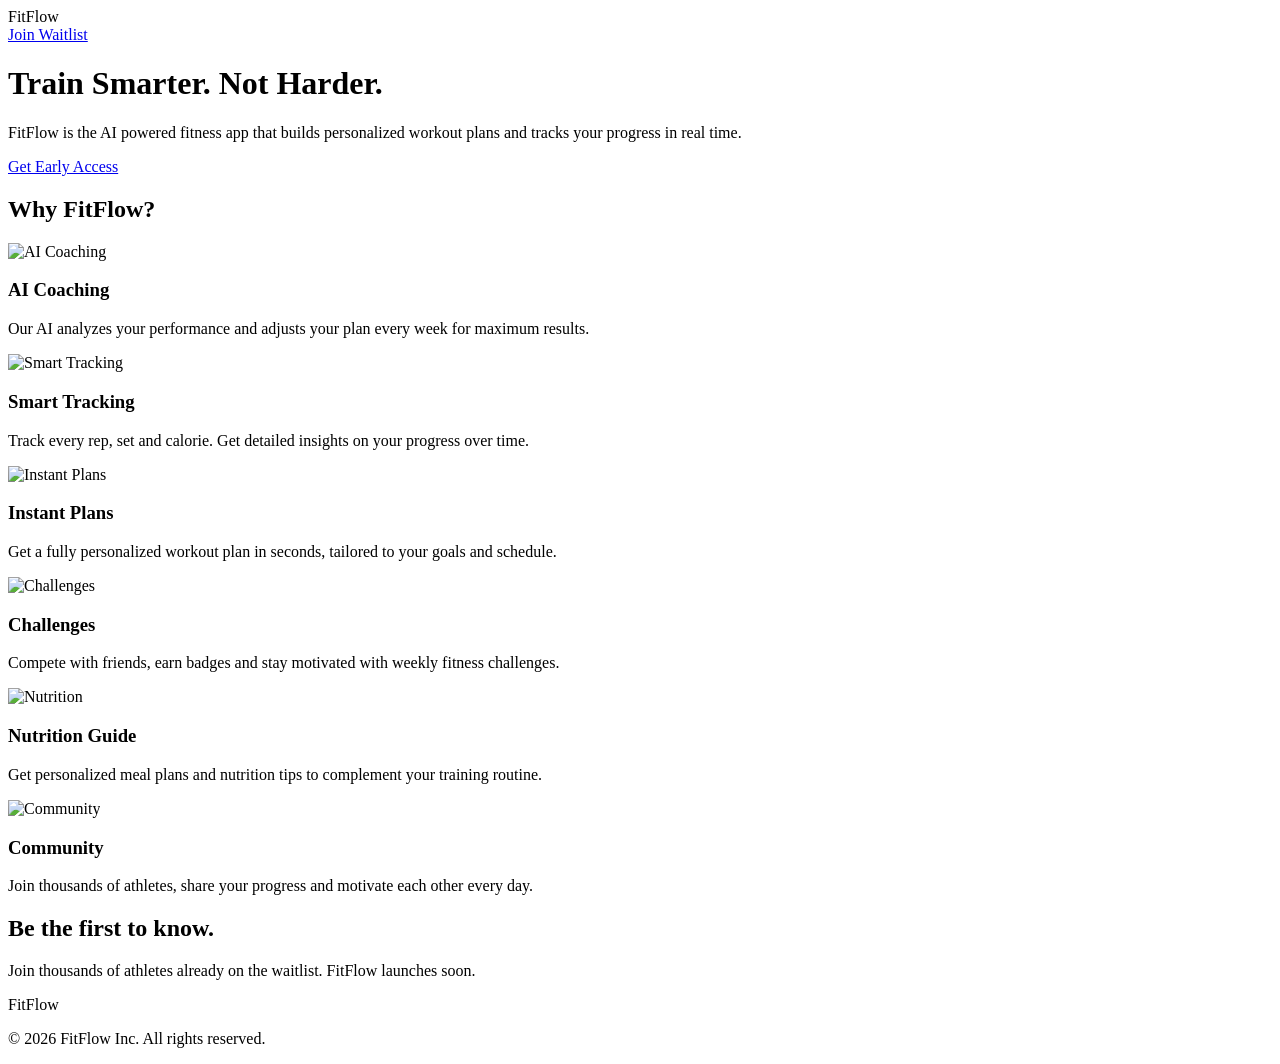
==== index.html @ d82dbc30 "Rename startup-index.html to index.html" ====
<!DOCTYPE html>
<html lang="en">
  <head>
    <meta charset="UTF-8" />
    <meta name="viewport" content="width=device-width, initial-scale=1.0" />
    <title>FitFlow — Train Smarter</title>
    <link rel="stylesheet" href="style.css" />
    <link href="https://fonts.googleapis.com/css2?family=Montserrat:wght@400;600;700&family=Open+Sans:wght@300;400&display=swap" rel="stylesheet" />
  </head>
  <body>

    <!-- NAVBAR -->
    <nav class="navbar">
      <div class="nav-logo">FitFlow</div>
      <a href="#waitlist" class="btn-primary">Join Waitlist</a>
    </nav>

    <!-- HERO -->
    <div class="hero text-center">
      <h1>Train Smarter. Not Harder.</h1>
      <p class="hero-desc">FitFlow is the AI powered fitness app that builds personalized workout plans and tracks your progress in real time.</p>
      <a href="#waitlist" class="btn-primary">Get Early Access</a>
    </div>

    <!-- FEATURES GRID -->
    <div class="container">
      <h2 class="text-center section-title">Why FitFlow?</h2>
      <div class="cards">

        <div class="card">
          <img src="images/ai.png" alt="AI Coaching">
          <h3>AI Coaching</h3>
          <p>Our AI analyzes your performance and adjusts your plan every week for maximum results.</p>
        </div>

        <div class="card">
          <img src="images/tracking.png" alt="Smart Tracking">
          <h3>Smart Tracking</h3>
          <p>Track every rep, set and calorie. Get detailed insights on your progress over time.</p>
        </div>

        <div class="card">
          <img src="images/plans.png" alt="Instant Plans">
          <h3>Instant Plans</h3>
          <p>Get a fully personalized workout plan in seconds, tailored to your goals and schedule.</p>
        </div>

        <div class="card">
          <img src="images/challenges.png" alt="Challenges">
          <h3>Challenges</h3>
          <p>Compete with friends, earn badges and stay motivated with weekly fitness challenges.</p>
        </div>

        <div class="card">
          <img src="images/nutrition.png" alt="Nutrition">
          <h3>Nutrition Guide</h3>
          <p>Get personalized meal plans and nutrition tips to complement your training routine.</p>
        </div>

        <div class="card">
          <img src="images/community.png" alt="Community">
          <h3>Community</h3>
          <p>Join thousands of athletes, share your progress and motivate each other every day.</p>
        </div>

      </div>
    </div>

    <!-- TYPEFORM WAITLIST -->
    <div class="waitlist text-center" id="waitlist">
      <h2>Be the first to know.</h2>
      <p>Join thousands of athletes already on the waitlist. FitFlow launches soon.</p>
      <div class="typeform-wrapper">
        <div data-tf-live="GpX5cXxJ"></div>
        <script src="//embed.typeform.com/next/embed.js"></script>
      </div>
    </div>

    <!-- FOOTER -->
    <div class="footer text-center">
      <p class="footer-logo">FitFlow</p>
      <p class="text-muted">© 2026 FitFlow Inc. All rights reserved.</p>
    </div>

  </body>
</html>
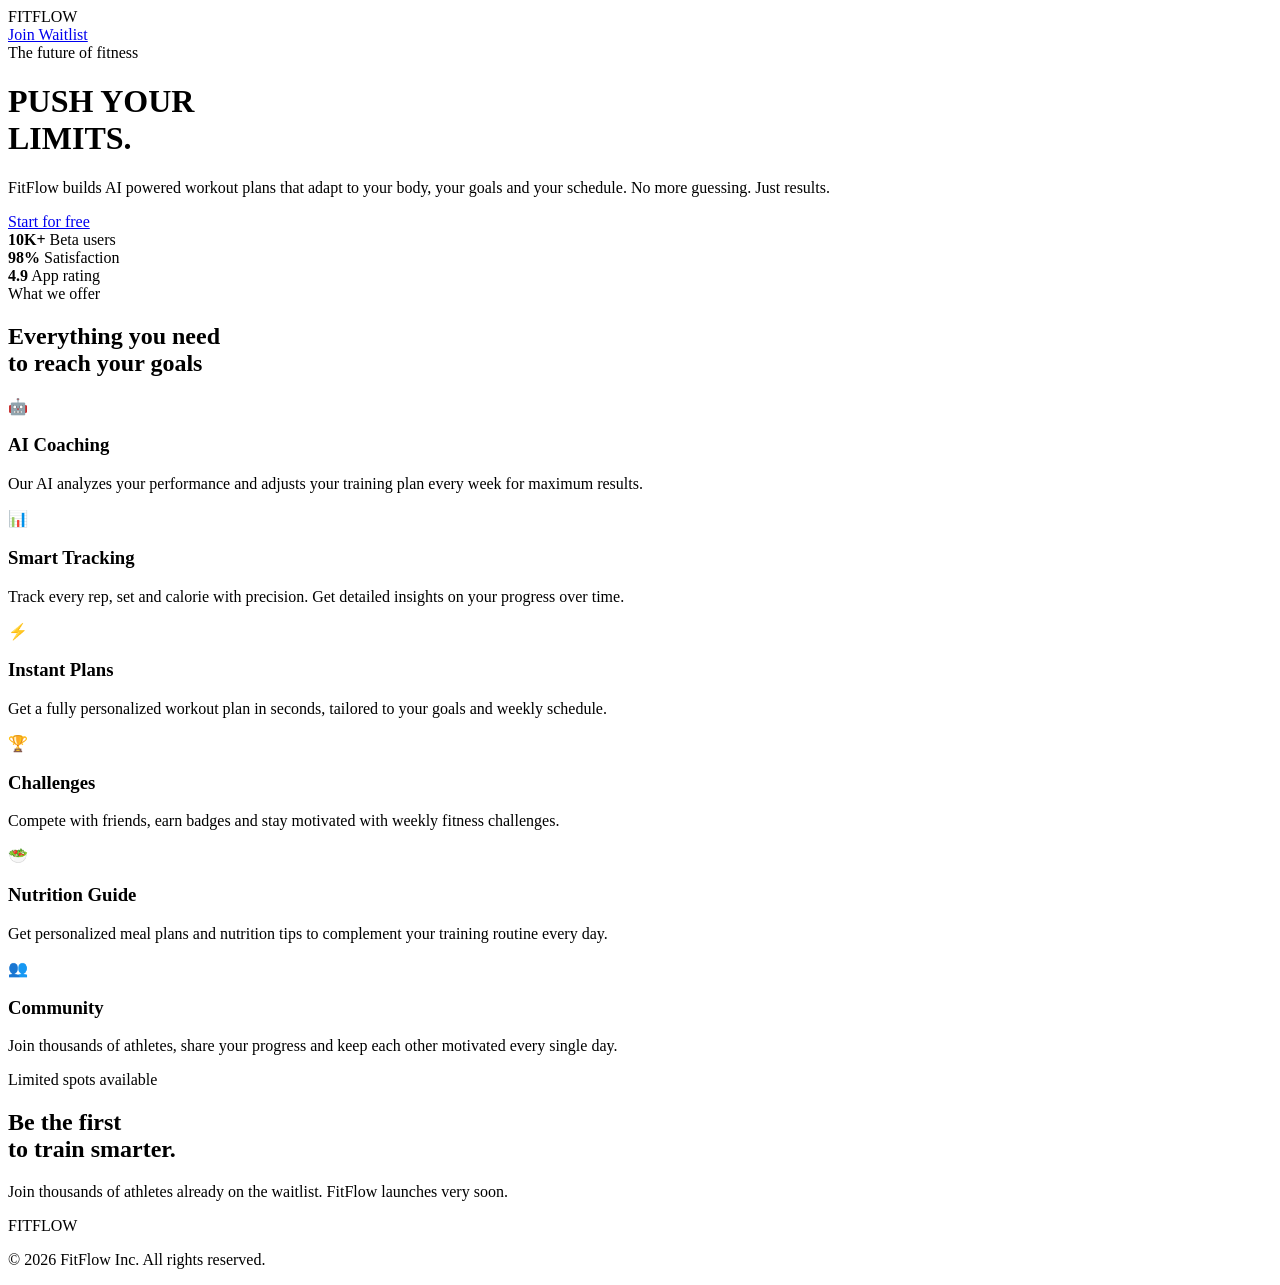
==== commit 0accf154: "Rename startup-v3-index.html to index.html" ====
--- a/index.html
+++ b/index.html
@@ -5,80 +5,102 @@
     <meta name="viewport" content="width=device-width, initial-scale=1.0" />
     <title>FitFlow — Train Smarter</title>
     <link rel="stylesheet" href="style.css" />
-    <link href="https://fonts.googleapis.com/css2?family=Montserrat:wght@400;600;700&family=Open+Sans:wght@300;400&display=swap" rel="stylesheet" />
+    <link href="https://fonts.googleapis.com/css2?family=Barlow+Condensed:wght@400;600;700;900&family=DM+Sans:wght@300;400;500&display=swap" rel="stylesheet" />
   </head>
   <body>
 
     <!-- NAVBAR -->
     <nav class="navbar">
-      <div class="nav-logo">FitFlow</div>
+      <div class="nav-logo">FIT<span>FLOW</span></div>
       <a href="#waitlist" class="btn-primary">Join Waitlist</a>
     </nav>
 
     <!-- HERO -->
-    <div class="hero text-center">
-      <h1>Train Smarter. Not Harder.</h1>
-      <p class="hero-desc">FitFlow is the AI powered fitness app that builds personalized workout plans and tracks your progress in real time.</p>
-      <a href="#waitlist" class="btn-primary">Get Early Access</a>
+    <div class="hero">
+      <div class="hero-tag">The future of fitness</div>
+      <h1>PUSH YOUR<br><span>LIMITS.</span></h1>
+      <p class="hero-desc">FitFlow builds AI powered workout plans that adapt to your body, your goals and your schedule. No more guessing. Just results.</p>
+      <a href="#waitlist" class="btn-primary">Start for free</a>
+      <div class="hero-stats">
+        <div class="stat-item">
+          <strong>10K+</strong>
+          <span>Beta users</span>
+        </div>
+        <div class="stat-item">
+          <strong>98%</strong>
+          <span>Satisfaction</span>
+        </div>
+        <div class="stat-item">
+          <strong>4.9</strong>
+          <span>App rating</span>
+        </div>
+      </div>
     </div>
 
     <!-- FEATURES GRID -->
     <div class="container">
-      <h2 class="text-center section-title">Why FitFlow?</h2>
+      <div class="section-header">
+        <div class="section-tag">What we offer</div>
+        <h2>Everything you need<br>to reach your goals</h2>
+      </div>
+
       <div class="cards">
 
         <div class="card">
-          <img src="images/ai.png" alt="AI Coaching">
+          <div class="card-icon">🤖</div>
           <h3>AI Coaching</h3>
-          <p>Our AI analyzes your performance and adjusts your plan every week for maximum results.</p>
+          <p>Our AI analyzes your performance and adjusts your training plan every week for maximum results.</p>
         </div>
 
         <div class="card">
-          <img src="images/tracking.png" alt="Smart Tracking">
+          <div class="card-icon">📊</div>
           <h3>Smart Tracking</h3>
-          <p>Track every rep, set and calorie. Get detailed insights on your progress over time.</p>
+          <p>Track every rep, set and calorie with precision. Get detailed insights on your progress over time.</p>
         </div>
 
         <div class="card">
-          <img src="images/plans.png" alt="Instant Plans">
+          <div class="card-icon">⚡</div>
           <h3>Instant Plans</h3>
-          <p>Get a fully personalized workout plan in seconds, tailored to your goals and schedule.</p>
+          <p>Get a fully personalized workout plan in seconds, tailored to your goals and weekly schedule.</p>
         </div>
 
         <div class="card">
-          <img src="images/challenges.png" alt="Challenges">
+          <div class="card-icon">🏆</div>
           <h3>Challenges</h3>
           <p>Compete with friends, earn badges and stay motivated with weekly fitness challenges.</p>
         </div>
 
         <div class="card">
-          <img src="images/nutrition.png" alt="Nutrition">
+          <div class="card-icon">🥗</div>
           <h3>Nutrition Guide</h3>
-          <p>Get personalized meal plans and nutrition tips to complement your training routine.</p>
+          <p>Get personalized meal plans and nutrition tips to complement your training routine every day.</p>
         </div>
 
         <div class="card">
-          <img src="images/community.png" alt="Community">
+          <div class="card-icon">👥</div>
           <h3>Community</h3>
-          <p>Join thousands of athletes, share your progress and motivate each other every day.</p>
+          <p>Join thousands of athletes, share your progress and keep each other motivated every single day.</p>
         </div>
 
       </div>
     </div>
 
     <!-- TYPEFORM WAITLIST -->
-    <div class="waitlist text-center" id="waitlist">
-      <h2>Be the first to know.</h2>
-      <p>Join thousands of athletes already on the waitlist. FitFlow launches soon.</p>
-      <div class="typeform-wrapper">
-        <div data-tf-live="GpX5cXxJ"></div>
-        <script src="//embed.typeform.com/next/embed.js"></script>
+    <div class="waitlist" id="waitlist">
+      <div class="waitlist-inner">
+        <div class="section-tag">Limited spots available</div>
+        <h2>Be the first<br>to train smarter.</h2>
+        <p>Join thousands of athletes already on the waitlist. FitFlow launches very soon.</p>
+        <div class="typeform-wrapper">
+          <div data-tf-live="GpX5cXxJ"></div>
+          <script src="//embed.typeform.com/next/embed.js"></script>
+        </div>
       </div>
     </div>
 
     <!-- FOOTER -->
-    <div class="footer text-center">
-      <p class="footer-logo">FitFlow</p>
+    <div class="footer">
+      <div class="footer-logo">FIT<span>FLOW</span></div>
       <p class="text-muted">© 2026 FitFlow Inc. All rights reserved.</p>
     </div>
 
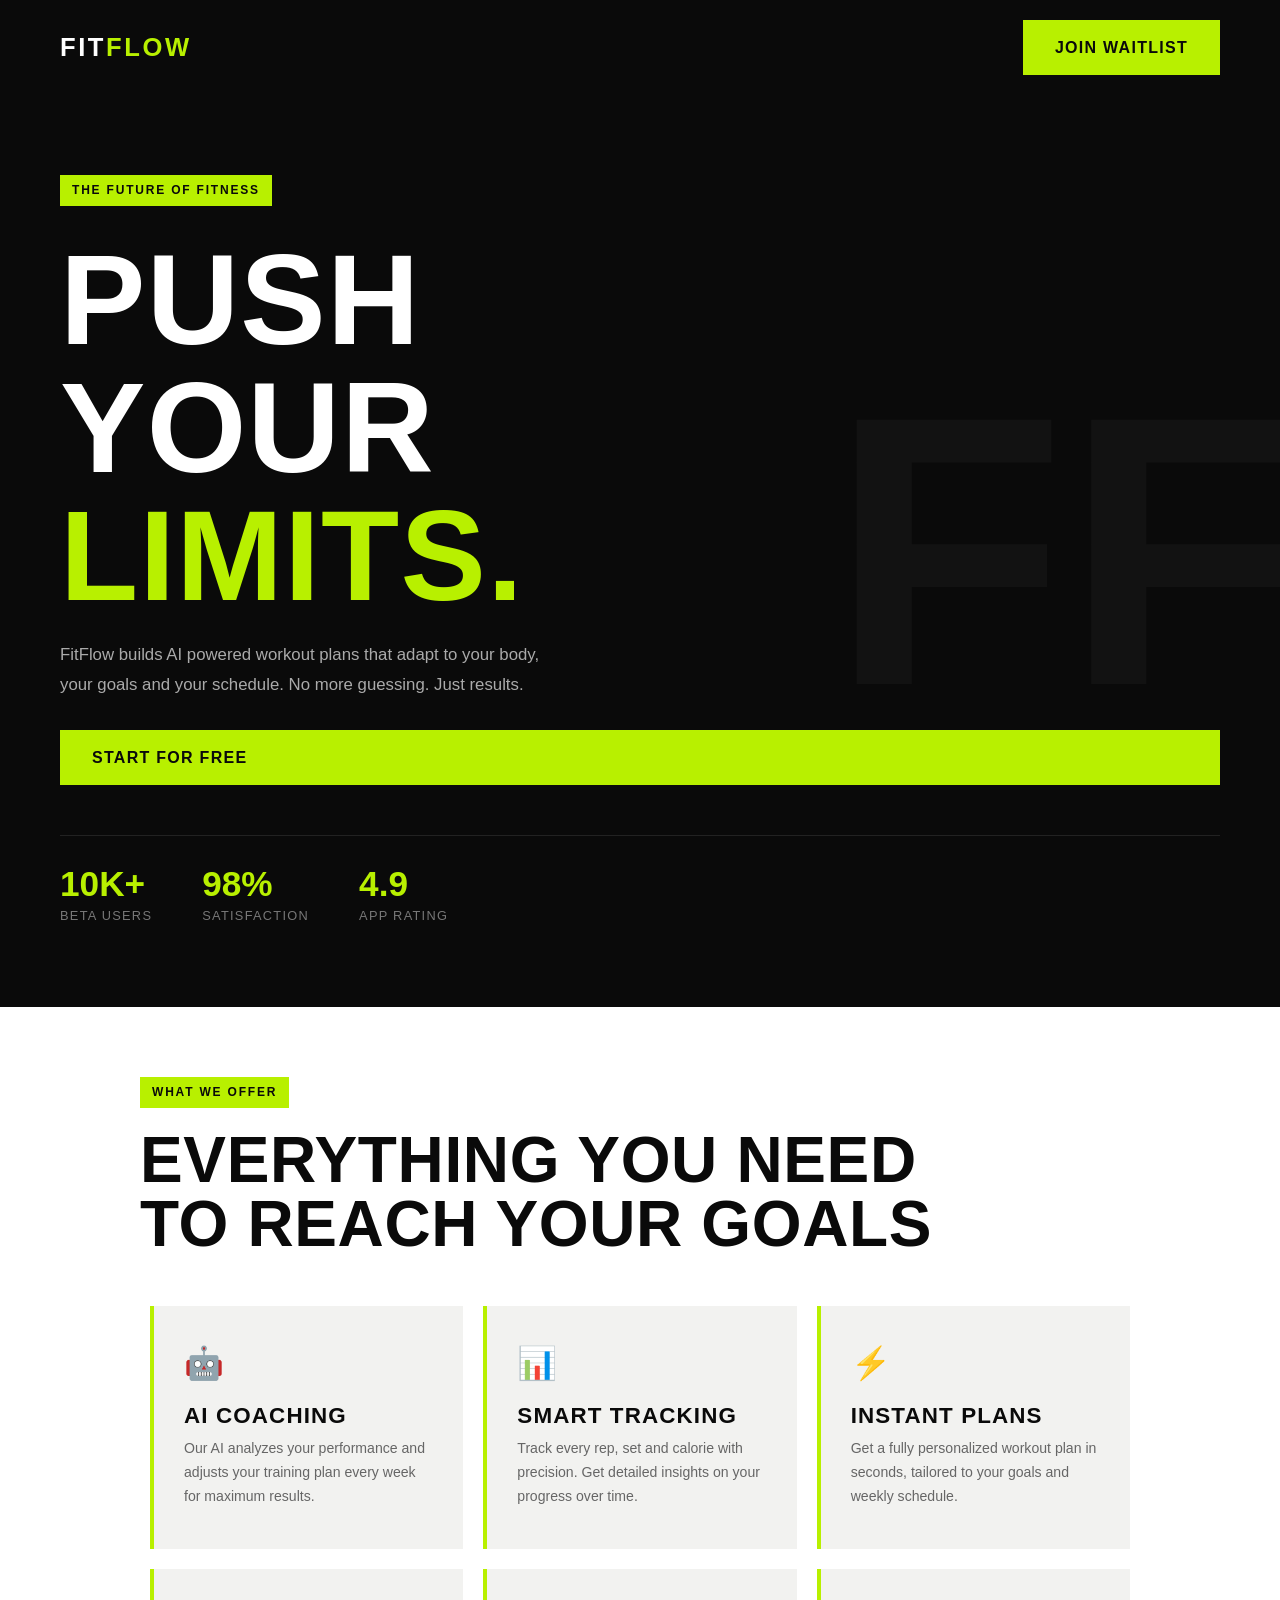
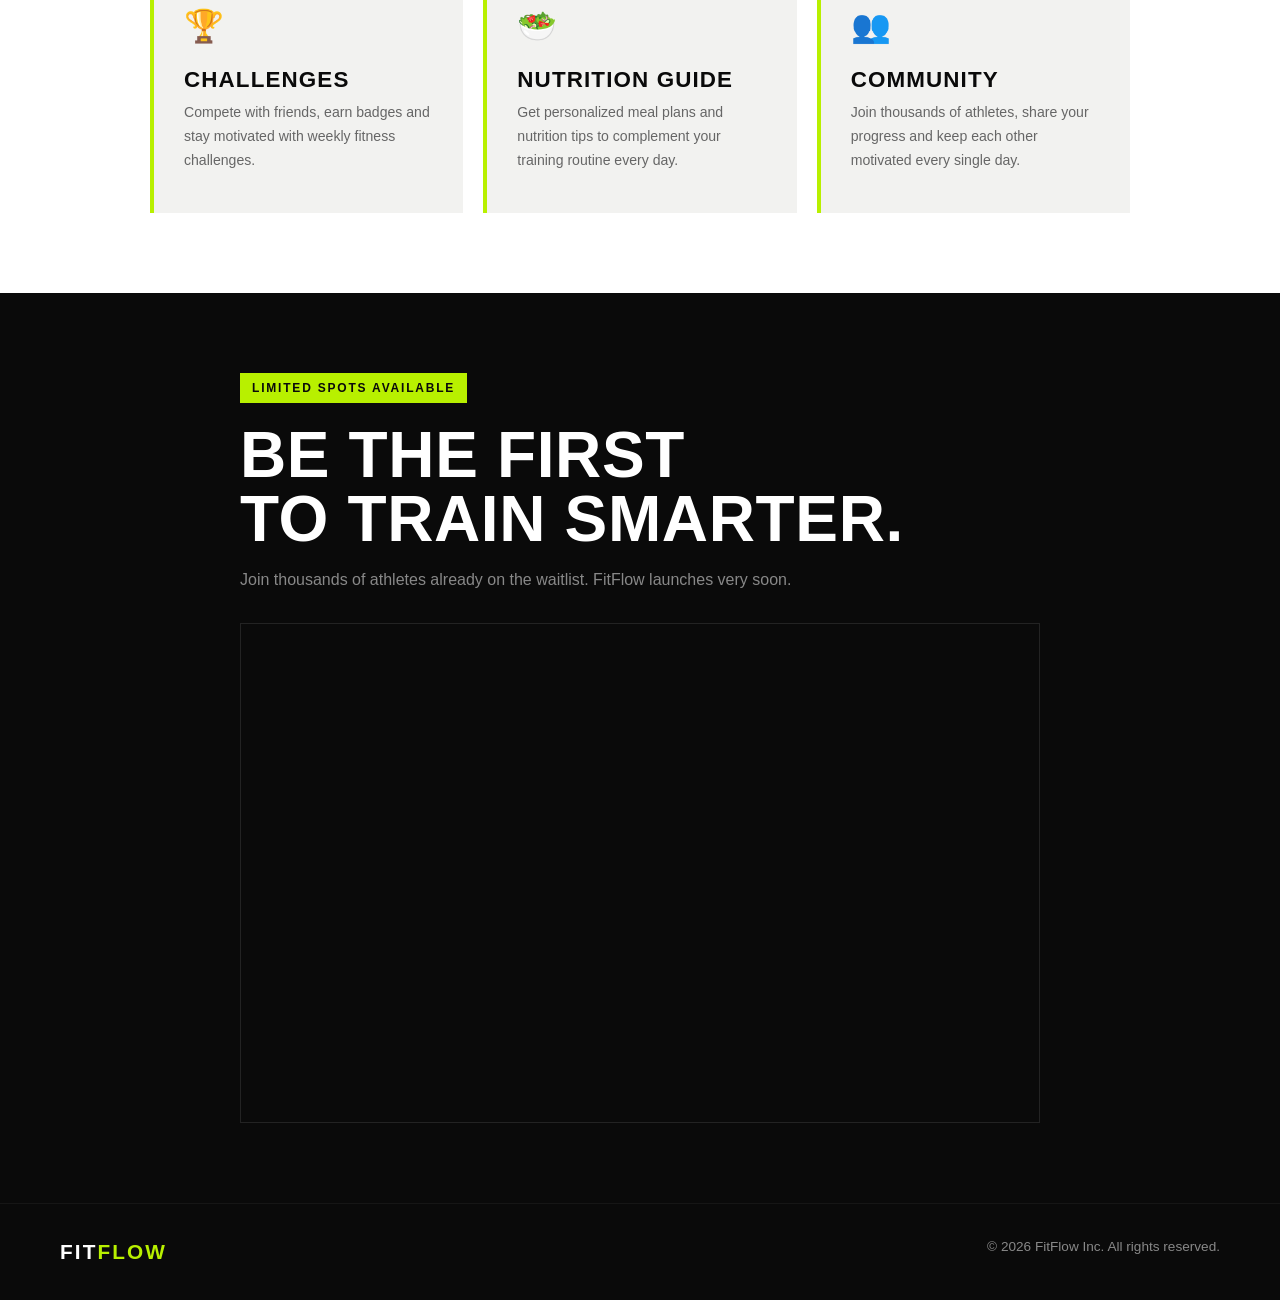
==== commit 099067b8: "Update index.html" ====
--- a/index.html
+++ b/index.html
@@ -3,7 +3,7 @@
   <head>
     <meta charset="UTF-8" />
     <meta name="viewport" content="width=device-width, initial-scale=1.0" />
-    <title>FitFlow — Train Smarter</title>
+    <title>FitFlow </title>
     <link rel="stylesheet" href="style.css" />
     <link href="https://fonts.googleapis.com/css2?family=Barlow+Condensed:wght@400;600;700;900&family=DM+Sans:wght@300;400;500&display=swap" rel="stylesheet" />
   </head>
--- a/style.css
+++ b/style.css
@@ -0,0 +1,390 @@
+/* ===========================
+   VARIABLES
+=========================== */
+:root {
+  --black: #0a0a0a;
+  --white: #ffffff;
+  --green: #b8f000;
+  --green-dark: #96c800;
+  --grey: #f2f2f0;
+  --muted: #888;
+  --border: #e8e8e8;
+  --font-display: 'Barlow Condensed', sans-serif;
+  --font-body: 'DM Sans', sans-serif;
+}
+
+/* ===========================
+   GLOBAL
+=========================== */
+* {
+  margin: 0;
+  padding: 0;
+  box-sizing: border-box;
+}
+
+body {
+  background-color: var(--white);
+  font-family: var(--font-body);
+  font-weight: 300;
+  color: var(--black);
+  line-height: 1.7;
+}
+
+h1, h2, h3 {
+  font-family: var(--font-display);
+  font-weight: 900;
+  line-height: 1;
+  letter-spacing: 0.01em;
+  text-transform: uppercase;
+}
+
+h1 {
+  font-size: clamp(4rem, 10vw, 9rem);
+  margin-bottom: 20px;
+}
+
+h2 {
+  font-size: clamp(2.5rem, 5vw, 4rem);
+  margin-bottom: 20px;
+}
+
+h3 {
+  font-size: 1.4rem;
+  margin-bottom: 10px;
+  text-transform: uppercase;
+  letter-spacing: 0.05em;
+}
+
+p {
+  margin-bottom: 10px;
+  font-size: 0.95rem;
+  line-height: 1.7;
+}
+
+/* ===========================
+   REUSABLE CLASSES
+=========================== */
+.text-center {
+  text-align: center;
+}
+
+.text-muted {
+  color: var(--muted);
+  font-size: 0.85rem;
+}
+
+/* ===========================
+   BUTTON
+=========================== */
+.btn-primary {
+  display: inline-block;
+  padding: 14px 32px;
+  background-color: var(--green);
+  color: var(--black);
+  text-decoration: none;
+  font-family: var(--font-display);
+  font-size: 1rem;
+  font-weight: 700;
+  letter-spacing: 0.08em;
+  text-transform: uppercase;
+  transition: background-color 0.2s ease, transform 0.2s ease;
+}
+
+.btn-primary:hover {
+  background-color: var(--green-dark);
+  transform: translateY(-2px);
+}
+
+/* ===========================
+   SECTION TAG
+=========================== */
+.section-tag {
+  display: inline-block;
+  background-color: var(--green);
+  color: var(--black);
+  font-family: var(--font-display);
+  font-size: 0.75rem;
+  font-weight: 700;
+  letter-spacing: 0.15em;
+  text-transform: uppercase;
+  padding: 5px 12px;
+  margin-bottom: 20px;
+}
+
+/* ===========================
+   NAVBAR
+=========================== */
+.navbar {
+  display: flex;
+  justify-content: space-between;
+  align-items: center;
+  padding: 20px 60px;
+  background-color: var(--black);
+  position: sticky;
+  top: 0;
+  z-index: 99;
+}
+
+.nav-logo {
+  font-family: var(--font-display);
+  font-size: 1.6rem;
+  font-weight: 900;
+  color: var(--white);
+  letter-spacing: 0.1em;
+}
+
+.nav-logo span {
+  color: var(--green);
+}
+
+/* ===========================
+   HERO
+=========================== */
+.hero {
+  background-color: var(--black);
+  color: var(--white);
+  padding: 80px 60px;
+  min-height: 90vh;
+  display: flex;
+  flex-direction: column;
+  justify-content: center;
+  position: relative;
+  overflow: hidden;
+}
+
+.hero::before {
+  content: 'FF';
+  position: absolute;
+  right: -20px;
+  top: 50%;
+  transform: translateY(-50%);
+  font-family: var(--font-display);
+  font-size: 30vw;
+  font-weight: 900;
+  color: rgba(255,255,255,0.03);
+  pointer-events: none;
+  line-height: 1;
+}
+
+.hero-tag {
+  display: inline-block;
+  background-color: var(--green);
+  color: var(--black);
+  font-family: var(--font-display);
+  font-size: 0.75rem;
+  font-weight: 700;
+  letter-spacing: 0.15em;
+  text-transform: uppercase;
+  padding: 5px 12px;
+  margin-bottom: 30px;
+  width: fit-content;
+}
+
+.hero h1 {
+  color: var(--white);
+  max-width: 700px;
+}
+
+.hero h1 span {
+  color: var(--green);
+}
+
+.hero-desc {
+  color: #aaa;
+  font-size: 1.05rem;
+  max-width: 500px;
+  margin-bottom: 30px;
+  line-height: 1.8;
+}
+
+.hero-stats {
+  display: flex;
+  gap: 50px;
+  margin-top: 50px;
+  padding-top: 30px;
+  border-top: 1px solid rgba(255,255,255,0.1);
+}
+
+.stat-item {
+  display: flex;
+  flex-direction: column;
+}
+
+.stat-item strong {
+  font-family: var(--font-display);
+  font-size: 2.2rem;
+  font-weight: 900;
+  color: var(--green);
+  line-height: 1;
+}
+
+.stat-item span {
+  font-size: 0.8rem;
+  color: #777;
+  text-transform: uppercase;
+  letter-spacing: 0.1em;
+  margin-top: 4px;
+}
+
+/* ===========================
+   CONTAINER
+=========================== */
+.container {
+  width: 1000px;
+  margin: 70px auto;
+}
+
+.section-header {
+  margin-bottom: 40px;
+}
+
+/* ===========================
+   CARDS GRID (FLEXBOX)
+=========================== */
+.cards {
+  display: flex;
+  flex-wrap: wrap;
+}
+
+.card {
+  flex-basis: 280px;
+  flex-grow: 1;
+  margin: 10px;
+  background-color: var(--grey);
+  padding: 30px;
+  border-left: 4px solid var(--green);
+  transition: background-color 0.3s ease, transform 0.3s ease;
+  position: relative;
+  overflow: hidden;
+}
+
+.card:hover {
+  background-color: var(--black);
+  color: var(--white);
+  transform: translateY(-4px);
+}
+
+.card:hover h3 {
+  color: var(--green);
+}
+
+.card:hover p {
+  color: #aaa;
+}
+
+.card-icon {
+  font-size: 2rem;
+  margin-bottom: 15px;
+  display: block;
+}
+
+.card h3 {
+  color: var(--black);
+  margin-bottom: 10px;
+  transition: color 0.3s ease;
+}
+
+.card p {
+  color: #666;
+  font-size: 0.88rem;
+  transition: color 0.3s ease;
+}
+
+/* ===========================
+   WAITLIST / TYPEFORM
+=========================== */
+.waitlist {
+  background-color: var(--black);
+  padding: 80px 60px;
+}
+
+.waitlist-inner {
+  max-width: 800px;
+  margin: 0 auto;
+}
+
+.waitlist h2 {
+  color: var(--white);
+  margin-bottom: 15px;
+}
+
+.waitlist p {
+  color: #888;
+  margin-bottom: 30px;
+  font-size: 1rem;
+}
+
+.typeform-wrapper {
+  height: 500px;
+  border: 1px solid rgba(255,255,255,0.1);
+  overflow: hidden;
+}
+
+/* ===========================
+   FOOTER
+=========================== */
+.footer {
+  background-color: var(--black);
+  border-top: 1px solid rgba(255,255,255,0.05);
+  padding: 30px 60px;
+  display: flex;
+  justify-content: space-between;
+  align-items: center;
+}
+
+.footer-logo {
+  font-family: var(--font-display);
+  font-size: 1.3rem;
+  font-weight: 900;
+  color: var(--white);
+  letter-spacing: 0.1em;
+}
+
+.footer-logo span {
+  color: var(--green);
+}
+
+/* ===========================
+   ANIMATIONS
+=========================== */
+@keyframes fadeUp {
+  from { opacity: 0; transform: translateY(20px); }
+  to { opacity: 1; transform: translateY(0); }
+}
+
+.hero-tag { animation: fadeUp 0.6s ease forwards; }
+.hero h1 { animation: fadeUp 0.6s ease forwards 0.1s; opacity: 0; }
+.hero-desc { animation: fadeUp 0.6s ease forwards 0.2s; opacity: 0; }
+.btn-primary { animation: fadeUp 0.6s ease forwards 0.3s; }
+.hero-stats { animation: fadeUp 0.6s ease forwards 0.4s; opacity: 0; }
+
+/* ===========================
+   RESPONSIVE
+=========================== */
+@media (max-width: 1050px) {
+  .container {
+    width: 95%;
+  }
+}
+
+@media (max-width: 700px) {
+  .navbar {
+    padding: 15px 20px;
+  }
+  .hero {
+    padding: 60px 20px;
+    min-height: auto;
+  }
+  .hero-stats {
+    gap: 25px;
+  }
+  .waitlist {
+    padding: 50px 20px;
+  }
+  .footer {
+    flex-direction: column;
+    gap: 10px;
+    text-align: center;
+    padding: 20px;
+  }
+}
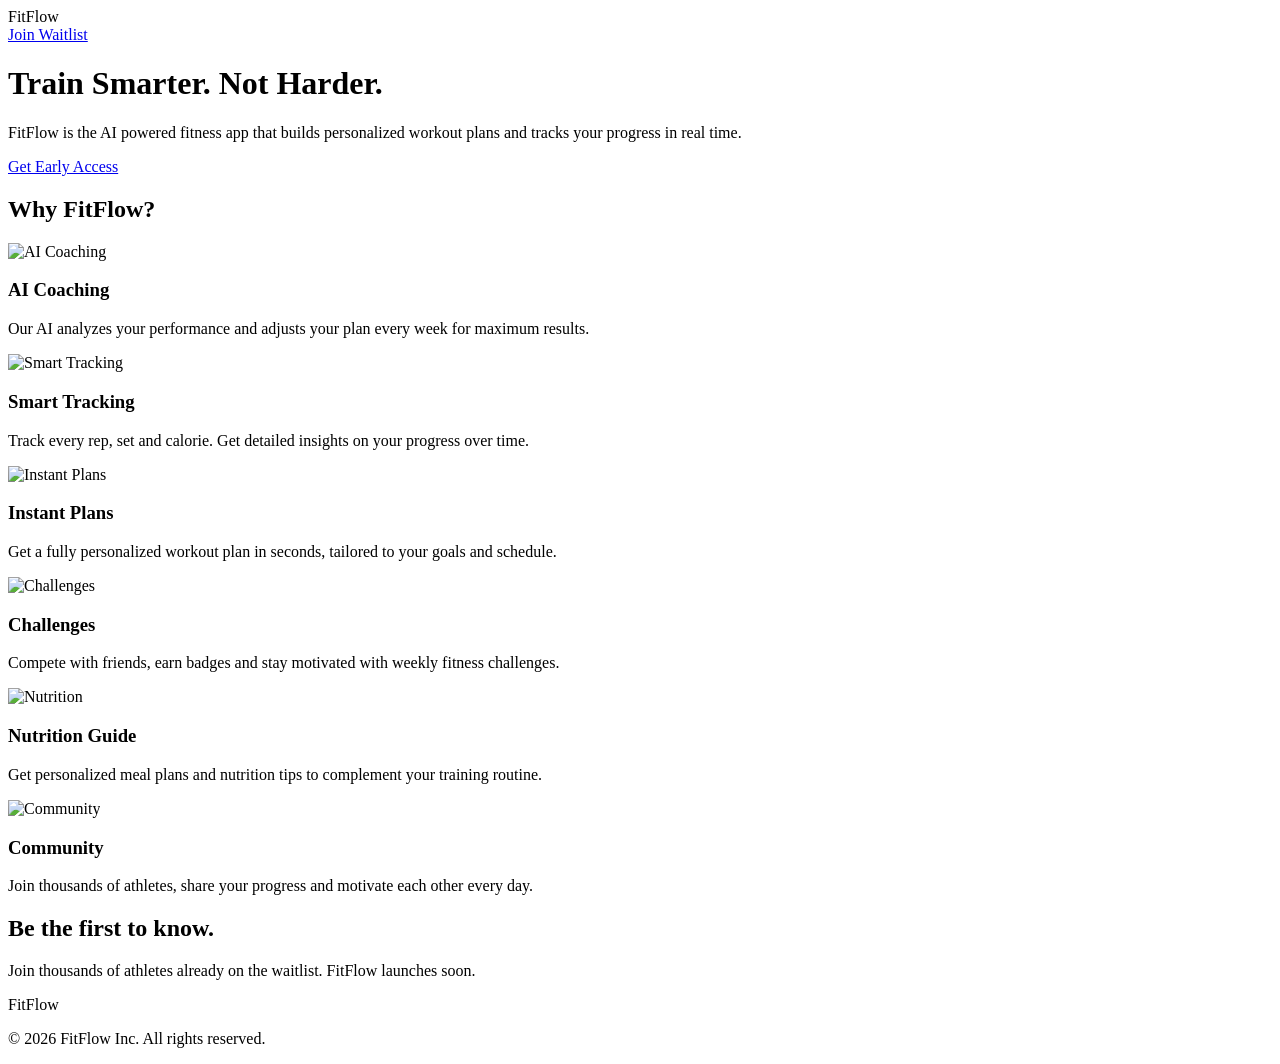
==== commit 728602fd: "Update and rename startup-index (2).html to index.html" ====
--- a/index.html
+++ b/index.html
@@ -5,102 +5,80 @@
     <meta name="viewport" content="width=device-width, initial-scale=1.0" />
     <title>FitFlow </title>
     <link rel="stylesheet" href="style.css" />
-    <link href="https://fonts.googleapis.com/css2?family=Barlow+Condensed:wght@400;600;700;900&family=DM+Sans:wght@300;400;500&display=swap" rel="stylesheet" />
+    <link href="https://fonts.googleapis.com/css2?family=Montserrat:wght@400;600;700&family=Open+Sans:wght@300;400&display=swap" rel="stylesheet" />
   </head>
   <body>
 
     <!-- NAVBAR -->
     <nav class="navbar">
-      <div class="nav-logo">FIT<span>FLOW</span></div>
+      <div class="nav-logo">FitFlow</div>
       <a href="#waitlist" class="btn-primary">Join Waitlist</a>
     </nav>
 
     <!-- HERO -->
-    <div class="hero">
-      <div class="hero-tag">The future of fitness</div>
-      <h1>PUSH YOUR<br><span>LIMITS.</span></h1>
-      <p class="hero-desc">FitFlow builds AI powered workout plans that adapt to your body, your goals and your schedule. No more guessing. Just results.</p>
-      <a href="#waitlist" class="btn-primary">Start for free</a>
-      <div class="hero-stats">
-        <div class="stat-item">
-          <strong>10K+</strong>
-          <span>Beta users</span>
-        </div>
-        <div class="stat-item">
-          <strong>98%</strong>
-          <span>Satisfaction</span>
-        </div>
-        <div class="stat-item">
-          <strong>4.9</strong>
-          <span>App rating</span>
-        </div>
-      </div>
+    <div class="hero text-center">
+      <h1>Train Smarter. Not Harder.</h1>
+      <p class="hero-desc">FitFlow is the AI powered fitness app that builds personalized workout plans and tracks your progress in real time.</p>
+      <a href="#waitlist" class="btn-primary">Get Early Access</a>
     </div>
 
     <!-- FEATURES GRID -->
     <div class="container">
-      <div class="section-header">
-        <div class="section-tag">What we offer</div>
-        <h2>Everything you need<br>to reach your goals</h2>
-      </div>
-
+      <h2 class="text-center section-title">Why FitFlow?</h2>
       <div class="cards">
 
         <div class="card">
-          <div class="card-icon">🤖</div>
+          <img src="images/ai.png" alt="AI Coaching">
           <h3>AI Coaching</h3>
-          <p>Our AI analyzes your performance and adjusts your training plan every week for maximum results.</p>
+          <p>Our AI analyzes your performance and adjusts your plan every week for maximum results.</p>
         </div>
 
         <div class="card">
-          <div class="card-icon">📊</div>
+          <img src="images/tracking.png" alt="Smart Tracking">
           <h3>Smart Tracking</h3>
-          <p>Track every rep, set and calorie with precision. Get detailed insights on your progress over time.</p>
+          <p>Track every rep, set and calorie. Get detailed insights on your progress over time.</p>
         </div>
 
         <div class="card">
-          <div class="card-icon">⚡</div>
+          <img src="images/plans.png" alt="Instant Plans">
           <h3>Instant Plans</h3>
-          <p>Get a fully personalized workout plan in seconds, tailored to your goals and weekly schedule.</p>
+          <p>Get a fully personalized workout plan in seconds, tailored to your goals and schedule.</p>
         </div>
 
         <div class="card">
-          <div class="card-icon">🏆</div>
+          <img src="images/challenges.png" alt="Challenges">
           <h3>Challenges</h3>
           <p>Compete with friends, earn badges and stay motivated with weekly fitness challenges.</p>
         </div>
 
         <div class="card">
-          <div class="card-icon">🥗</div>
+          <img src="images/nutrition.png" alt="Nutrition">
           <h3>Nutrition Guide</h3>
-          <p>Get personalized meal plans and nutrition tips to complement your training routine every day.</p>
+          <p>Get personalized meal plans and nutrition tips to complement your training routine.</p>
         </div>
 
         <div class="card">
-          <div class="card-icon">👥</div>
+          <img src="images/community.png" alt="Community">
           <h3>Community</h3>
-          <p>Join thousands of athletes, share your progress and keep each other motivated every single day.</p>
+          <p>Join thousands of athletes, share your progress and motivate each other every day.</p>
         </div>
 
       </div>
     </div>
 
     <!-- TYPEFORM WAITLIST -->
-    <div class="waitlist" id="waitlist">
-      <div class="waitlist-inner">
-        <div class="section-tag">Limited spots available</div>
-        <h2>Be the first<br>to train smarter.</h2>
-        <p>Join thousands of athletes already on the waitlist. FitFlow launches very soon.</p>
-        <div class="typeform-wrapper">
-          <div data-tf-live="GpX5cXxJ"></div>
-          <script src="//embed.typeform.com/next/embed.js"></script>
-        </div>
+    <div class="waitlist text-center" id="waitlist">
+      <h2>Be the first to know.</h2>
+      <p>Join thousands of athletes already on the waitlist. FitFlow launches soon.</p>
+      <div class="typeform-wrapper">
+        <div data-tf-live="GpX5cXxJ"></div>
+        <script src="//embed.typeform.com/next/embed.js"></script>
       </div>
     </div>
 
     <!-- FOOTER -->
-    <div class="footer">
-      <div class="footer-logo">FIT<span>FLOW</span></div>
+    <div class="footer text-center">
+      <p class="footer-logo">FitFlow</p>
       <p class="text-muted">© 2026 FitFlow Inc. All rights reserved.</p>
     </div>
 
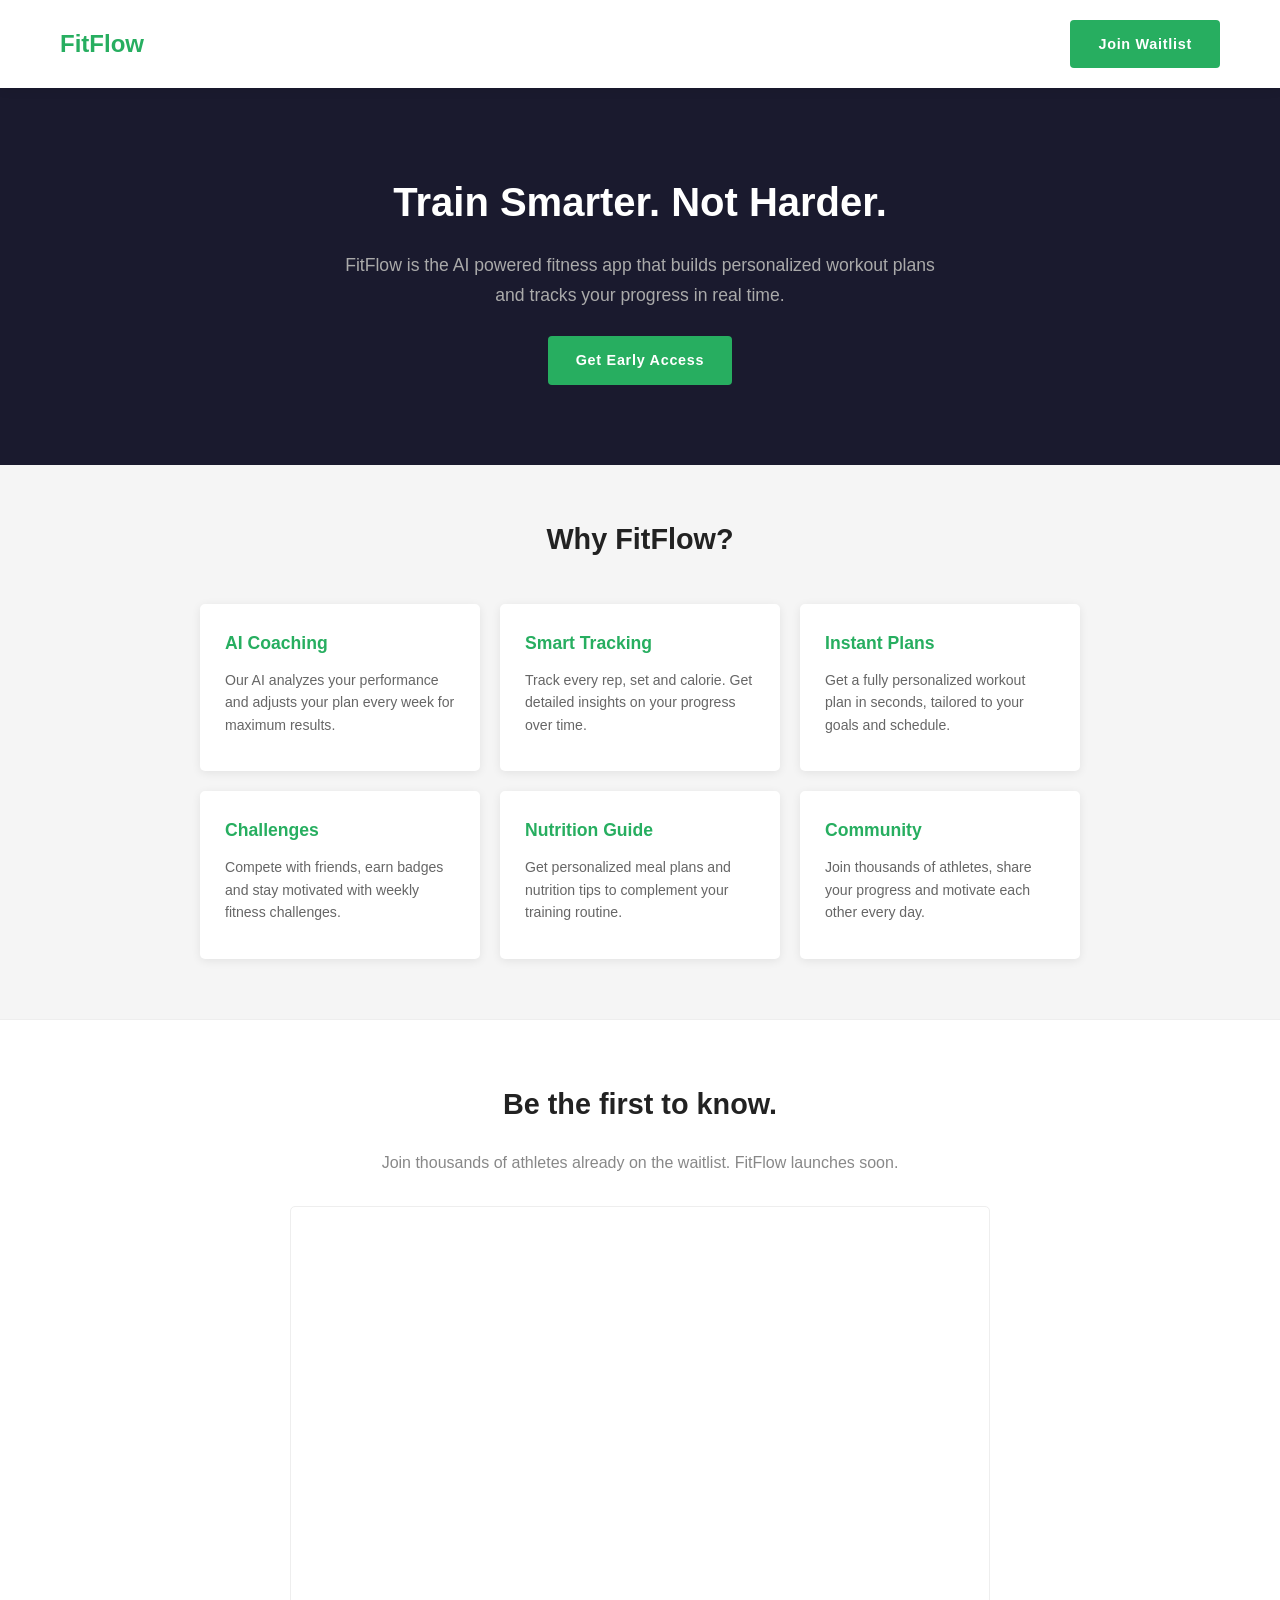
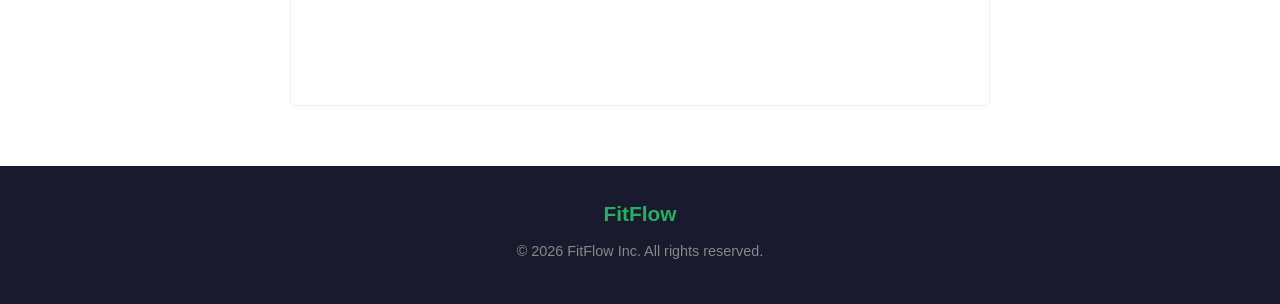
==== commit 68d9727f: "Update index.html" ====
--- a/index.html
+++ b/index.html
@@ -28,37 +28,31 @@
       <div class="cards">
 
         <div class="card">
-          <img src="images/ai.png" alt="AI Coaching">
           <h3>AI Coaching</h3>
           <p>Our AI analyzes your performance and adjusts your plan every week for maximum results.</p>
         </div>
 
         <div class="card">
-          <img src="images/tracking.png" alt="Smart Tracking">
           <h3>Smart Tracking</h3>
           <p>Track every rep, set and calorie. Get detailed insights on your progress over time.</p>
         </div>
 
         <div class="card">
-          <img src="images/plans.png" alt="Instant Plans">
           <h3>Instant Plans</h3>
           <p>Get a fully personalized workout plan in seconds, tailored to your goals and schedule.</p>
         </div>
 
         <div class="card">
-          <img src="images/challenges.png" alt="Challenges">
           <h3>Challenges</h3>
           <p>Compete with friends, earn badges and stay motivated with weekly fitness challenges.</p>
         </div>
 
         <div class="card">
-          <img src="images/nutrition.png" alt="Nutrition">
           <h3>Nutrition Guide</h3>
           <p>Get personalized meal plans and nutrition tips to complement your training routine.</p>
         </div>
 
         <div class="card">
-          <img src="images/community.png" alt="Community">
           <h3>Community</h3>
           <p>Join thousands of athletes, share your progress and motivate each other every day.</p>
         </div>
--- a/style.css
+++ b/style.css
@@ -0,0 +1,226 @@
+/* ===========================
+   GLOBAL
+=========================== */
+* {
+  margin: 0;
+  padding: 0;
+  box-sizing: border-box;
+}
+
+body {
+  background-color: #f5f5f5;
+  font-family: 'Open Sans', sans-serif;
+  font-weight: 300;
+  color: #333;
+  line-height: 1.7;
+}
+
+h1, h2, h3 {
+  font-family: 'Montserrat', sans-serif;
+}
+
+h1 {
+  font-size: 2.5rem;
+  font-weight: 700;
+  margin-bottom: 15px;
+}
+
+h2 {
+  font-size: 1.8rem;
+  font-weight: 700;
+  margin-bottom: 20px;
+}
+
+h3 {
+  font-size: 1.1rem;
+  font-weight: 600;
+  margin-bottom: 10px;
+}
+
+p {
+  margin-bottom: 10px;
+}
+
+/* ===========================
+   REUSABLE CLASSES
+=========================== */
+.text-center {
+  text-align: center;
+}
+
+.text-muted {
+  color: #888;
+  font-size: 0.9rem;
+}
+
+/* ===========================
+   BUTTON
+=========================== */
+.btn-primary {
+  display: inline-block;
+  padding: 12px 28px;
+  background-color: #27ae60;
+  color: white;
+  text-decoration: none;
+  border-radius: 4px;
+  font-family: 'Montserrat', sans-serif;
+  font-size: 0.9rem;
+  font-weight: 600;
+  letter-spacing: 0.05em;
+  transition: background-color 0.3s ease;
+}
+
+.btn-primary:hover {
+  background-color: #219a52;
+}
+
+/* ===========================
+   NAVBAR
+=========================== */
+.navbar {
+  display: flex;
+  justify-content: space-between;
+  align-items: center;
+  padding: 20px 60px;
+  background-color: white;
+  box-shadow: 0 2px 10px rgba(0, 0, 0, 0.08);
+  position: sticky;
+  top: 0;
+  z-index: 99;
+}
+
+.nav-logo {
+  font-family: 'Montserrat', sans-serif;
+  font-size: 1.5rem;
+  font-weight: 700;
+  color: #27ae60;
+}
+
+/* ===========================
+   HERO
+=========================== */
+.hero {
+  background-color: #1a1a2e;
+  color: white;
+  padding: 80px 40px;
+}
+
+.hero h1 {
+  color: white;
+}
+
+.hero-desc {
+  font-size: 1.1rem;
+  color: #aaa;
+  max-width: 600px;
+  margin: 0 auto 25px auto;
+}
+
+/* ===========================
+   CONTAINER
+=========================== */
+.container {
+  width: 900px;
+  margin: 50px auto;
+}
+
+.section-title {
+  margin-bottom: 30px;
+  color: #222;
+}
+
+/* ===========================
+   CARDS GRID (FLEXBOX)
+=========================== */
+.cards {
+  display: flex;
+  flex-wrap: wrap;
+}
+
+.card {
+  flex-basis: 250px;
+  flex-grow: 1;
+  margin: 10px;
+  background-color: white;
+  border-radius: 5px;
+  box-shadow: 0 2px 10px rgba(0, 0, 0, 0.08);
+  padding: 25px;
+  transition: box-shadow 0.3s ease, transform 0.3s ease;
+}
+
+.card:hover {
+  box-shadow: 0 4px 20px rgba(0, 0, 0, 0.15);
+  transform: translateY(-3px);
+}
+
+.card img {
+  width: 60px;
+  height: 60px;
+  margin-bottom: 15px;
+}
+
+.card h3 {
+  color: #27ae60;
+}
+
+.card p {
+  font-size: 0.88rem;
+  color: #666;
+  line-height: 1.6;
+}
+
+/* ===========================
+   WAITLIST / TYPEFORM
+=========================== */
+.waitlist {
+  background-color: white;
+  padding: 60px 40px;
+  border-top: 1px solid #eee;
+}
+
+.waitlist h2 {
+  color: #222;
+}
+
+.waitlist p {
+  color: #888;
+  margin-bottom: 30px;
+}
+
+.typeform-wrapper {
+  max-width: 700px;
+  margin: 0 auto;
+  height: 500px;
+  border: 1px solid #eee;
+  border-radius: 5px;
+  overflow: hidden;
+}
+
+/* ===========================
+   FOOTER
+=========================== */
+.footer {
+  background-color: #1a1a2e;
+  color: white;
+  padding: 30px;
+}
+
+.footer-logo {
+  font-family: 'Montserrat', sans-serif;
+  font-size: 1.3rem;
+  font-weight: 700;
+  color: #27ae60;
+  margin-bottom: 8px;
+}
+
+/* ===========================
+   RESPONSIVE
+=========================== */
+@media (max-width: 950px) {
+  .container {
+    width: 95%;
+  }
+  .navbar {
+    padding: 15px 20px;
+  }
+}
